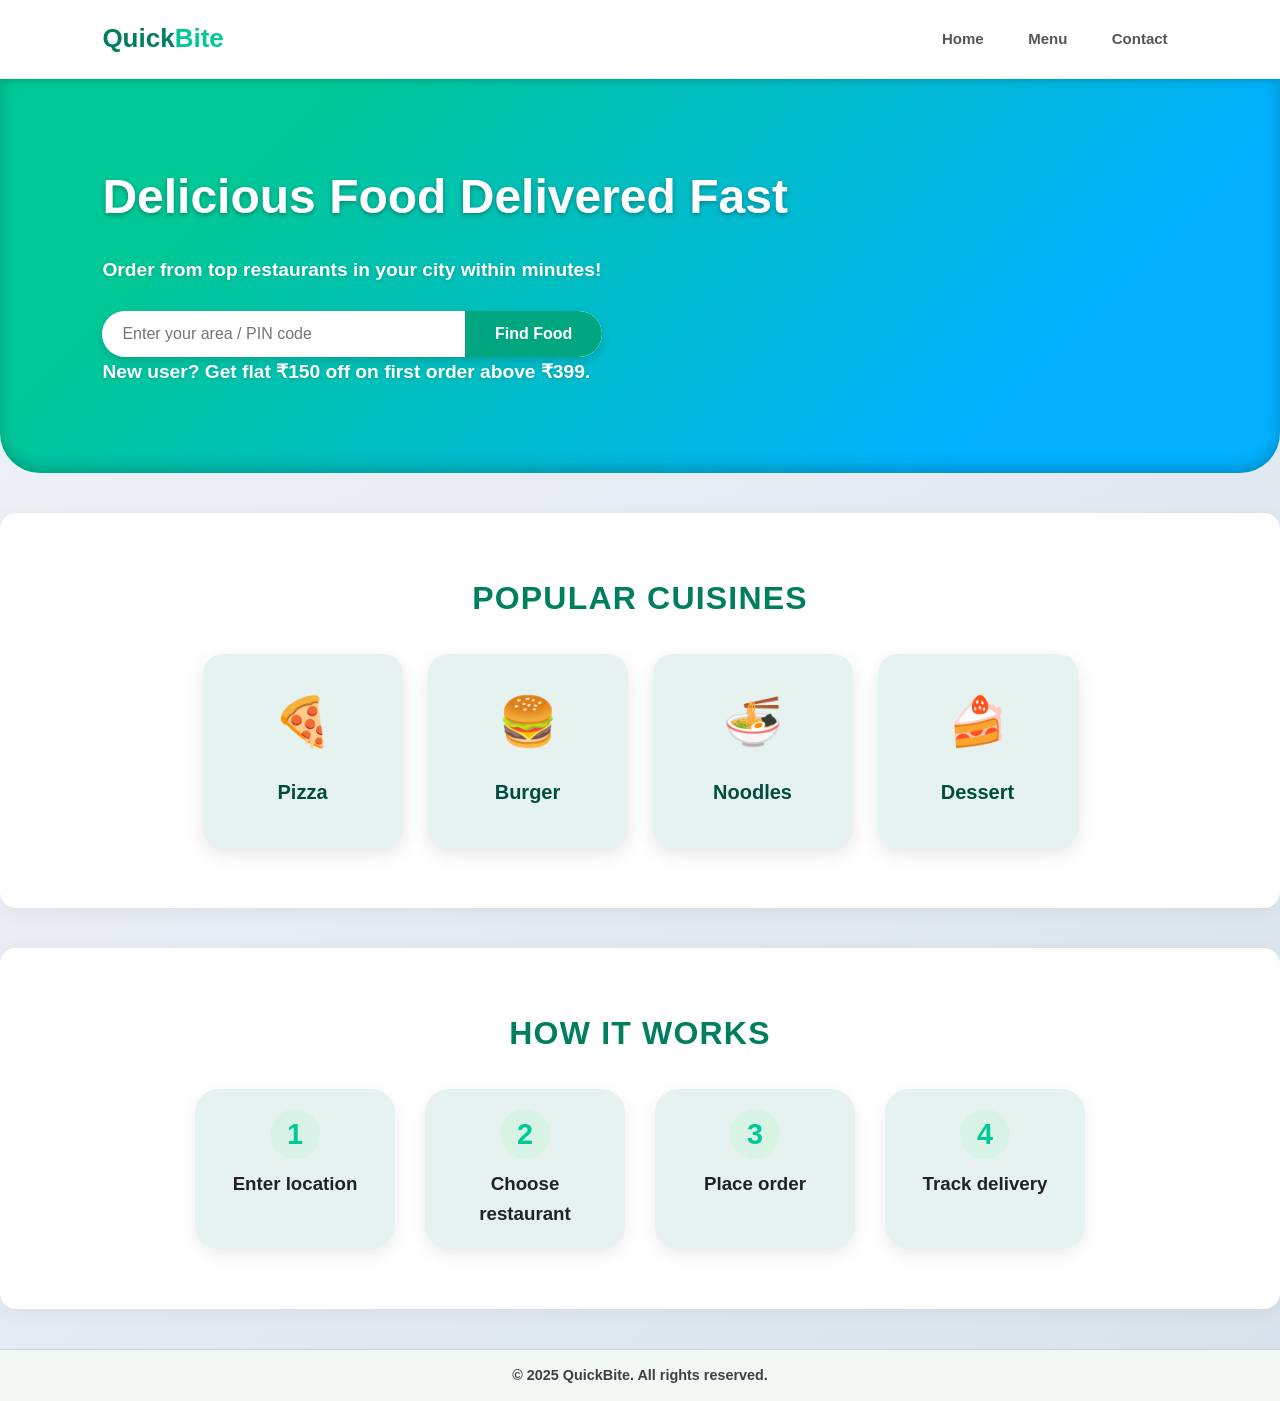
==== index.html @ 05f3c60d "first" ====
<!DOCTYPE html>
<html lang="en">
<head>
  <meta charset="UTF-8">
  <meta name="viewport" content="width=device-width, initial-scale=1.0">
  <title>QuickBite - Food Delivery</title>
  <link rel="stylesheet" href="style.css">
</head>
<body>
  <header class="header">
    <div class="logo">Quick<span>Bite</span></div>
    <nav class="nav">
      <a href="index.html">Home</a>
      <a href="menu.html">Menu</a>
      <a href="contact.html">Contact</a>
    </nav>
  </header>

  <section class="hero">
    <div>
      <h1>Delicious Food Delivered Fast</h1>
      <p>Order from top restaurants in your city within minutes!</p>
      <form class="search-bar">
        <input type="text" placeholder="Enter your area / PIN code">
        <button type="submit">Find Food</button>
      </form>
      <p class="small-note">New user? Get flat ₹150 off on first order above ₹399.</p>
    </div>
  </section>

  <section class="section">
    <h2 class="section-title">Popular Cuisines</h2>
    <div class="card-row">
      <div class="card"><div class="card-icon">🍕</div><h3>Pizza</h3></div>
      <div class="card"><div class="card-icon">🍔</div><h3>Burger</h3></div>
      <div class="card"><div class="card-icon">🍜</div><h3>Noodles</h3></div>
      <div class="card"><div class="card-icon">🍰</div><h3>Dessert</h3></div>
    </div>
  </section>

  <section class="section light">
    <h2 class="section-title">How It Works</h2>
    <div class="steps">
      <div class="step"><div class="step-number">1</div><h3>Enter location</h3></div>
      <div class="step"><div class="step-number">2</div><h3>Choose restaurant</h3></div>
      <div class="step"><div class="step-number">3</div><h3>Place order</h3></div>
      <div class="step"><div class="step-number">4</div><h3>Track delivery</h3></div>
    </div>
  </section>

  <footer class="footer">
    <p>© 2025 QuickBite. All rights reserved.</p>
  </footer>
</body>
</html>
---- style.css ----
/* Resetting default margin, padding, box model */
* {
  margin: 0;
  padding: 0;
  box-sizing: border-box;
}

/* Basic body style */
body {
  font-family: Arial, Helvetica, sans-serif;
  background-color: #f7f7fb;
  color: #222;
}

/* Header styles */
.header {
  display: flex;
  justify-content: space-between;
  align-items: center;
  padding: 14px 8%;
  background-color: #fff;
  border-bottom: 1px solid #eee;
  position: sticky;
  top: 0;
  z-index: 10;
}
.logo {
  font-size: 24px;
  font-weight: bold;
}
.logo span {
  color: #00c896;
}
.nav a {
  margin-left: 18px;
  text-decoration: none;
  color: #555;
  font-size: 14px;
}
.nav a:hover {
  color: #00c896;
}

/* Section styles */
.section {
  padding: 40px 8%;
  background-color: #f7f7fb;
  text-align: center;
}
.section-title {
  font-size: 22px;
  margin-bottom: 24px;
}
footer {
  padding: 14px 8%;
  text-align: center;
  font-size: 13px;
  color: #777;
  background-color: #fff;
  border-top: 1px solid #eee;
}

/* Button style */
.btn {
  padding: 10px 20px;
  border: none;
  border-radius: 4px;
  background-color: #00c896;
  color: #fff;
  cursor: pointer;
  font-size: 14px;
  margin-top: 10px;
}
.btn:hover {
  background-color: #009982;
}

/* Responsive adjustments for smaller screens */
@media (max-width: 700px) {
  .header {
    flex-direction: column;
    align-items: flex-start;
  }
  .nav {
    margin-top: 8px;
  }
  .nav a {
    margin: 0 10px;
  }
}
/* Smooth transitions on links and buttons */
a, .btn {
  transition: color 0.3s ease, background-color 0.3s ease, transform 0.3s ease;
}

/* Nav link hover underline and color change */
.nav a:hover {
  color: #00b075;
  text-decoration: underline;
  transform: translateY(-2px);
}

/* Button hover glow and scale */
.btn:hover {
  background-color: #009968;
  box-shadow: 0 0 10px #00c896aa;
  transform: scale(1.05);
}

/* Search input focus glow */
.search-bar input:focus {
  outline: none;
  box-shadow: 0 0 5px #00c896cc;
  border-color: #00c896;
}

/* Card hover lift and shadow */
.card:hover {
  box-shadow: 0 8px 16px rgba(0, 200, 150, 0.3);
  transform: translateY(-8px);
  cursor: pointer;
}

/* Header logo hover color pulse */
.logo:hover {
  color: #00c896;
  transition: color 0.5s ease-in-out;
}

/* Small pulse animation for buttons */
@keyframes pulse {
  0%, 100% { transform: scale(1); }
  50% { transform: scale(1.05); }
}
.btn.pulse {
  animation: pulse 2s infinite;
}

/* Step number hover expand */
.step-number:hover {
  background-color: #00b075;
  color: #fff;
  transform: scale(1.2);
  transition: all 0.3s ease;
}

/* Footer link hover effect */
.footer a:hover {
  color: #00c896;
  text-decoration: none;
}

/* Responsive: enhance tap targets on mobile */
@media (max-width: 700px) {
  .nav a {
    padding: 10px 8px;
    font-size: 16px;
  }
  .btn {
    font-size: 16px;
    padding: 12px 20px;
  }
}
/* Reset */
* {
  margin: 0;
  padding: 0;
  box-sizing: border-box;
}

/* Body */
body {
  font-family: 'Segoe UI', Tahoma, Geneva, Verdana, sans-serif;
  background: linear-gradient(135deg, #f0f4f8, #d9e2ec); /* Soft gradient background */
  color: #222;
  line-height: 1.6;
  min-height: 100vh;
}

/* Header */
.header {
  display: flex;
  justify-content: space-between;
  align-items: center;
  padding: 18px 8%;
  background-color: #fff;
  box-shadow: 0 2px 6px rgba(0,0,0,0.1);
  position: sticky;
  top: 0;
  z-index: 1000;
  transition: background-color 0.3s ease;
}

.header:hover {
  background-color: #e1f7e7; /* subtle highlight on hover */
}

.logo {
  font-size: 26px;
  font-weight: 700;
  color: #007f5f;
  cursor: pointer;
  transition: color 0.3s ease;
}

.logo:hover {
  color: #005a3c;
}

.nav a {
  margin-left: 20px;
  text-decoration: none;
  color: #555;
  font-weight: 600;
  font-size: 15px;
  padding: 6px 10px;
  border-radius: 6px;
  transition: background-color 0.3s ease, color 0.3s ease;
}

.nav a:hover {
  background-color: #00c896;
  color: white;
  transform: scale(1.1);
}

/* Hero Section */
.hero {
  padding: 80px 8% 60px;
  background: linear-gradient(135deg, #00c896 20%, #02b0ff 80%);
  color: #fff;
  text-align: left;
  border-radius: 0 0 40px 40px;
  box-shadow: inset 0 -5px 15px rgba(0,0,0,0.2);
}

.hero h1 {
  font-size: 3rem;
  margin-bottom: 20px;
  font-weight: 900;
  text-shadow: 0 2px 5px rgba(0,0,0,0.3);
}

.hero p {
  font-size: 1.2rem;
  margin-bottom: 25px;
  max-width: 500px;
  font-weight: 600;
  text-shadow: 0 1px 4px rgba(0,0,0,0.15);
}

/* Search bar */
.search-bar {
  display: flex;
  max-width: 500px;
  background: rgba(255, 255, 255, 0.8);
  border-radius: 40px;
  overflow: hidden;
  box-shadow: 0 4px 10px rgba(0,0,0,0.15);
}

.search-bar input {
  flex: 1;
  padding: 14px 20px;
  border: none;
  font-size: 1rem;
  border-radius: 40px 0 0 40px;
  color: #333;
  transition: box-shadow 0.3s ease;
}

.search-bar input:focus {
  outline: none;
  box-shadow: 0 0 8px #00c896;
}

.search-bar button {
  background-color: #00a67f;
  padding: 14px 30px;
  border: none;
  color: #fff;
  font-weight: 700;
  font-size: 1rem;
  cursor: pointer;
  border-radius: 0 40px 40px 0;
  transition: background-color 0.3s ease;
}

.search-bar button:hover {
  background-color: #008a65;
  transform: scale(1.05);
}

/* Section Titles */
.section-title {
  font-size: 2rem;
  margin-bottom: 30px;
  font-weight: 700;
  text-align: center;
  color: #007f5f;
  letter-spacing: 1.2px;
  text-transform: uppercase;
}

/* Sections */
.section {
  padding: 60px 8%;
  margin: 40px 0;
  background-color: #fff;
  border-radius: 16px;
  box-shadow: 0 4px 20px rgba(0,0,0,0.05);
}

/* Card row */
.card-row {
  display: flex;
  flex-wrap: wrap;
  justify-content: center;
  gap: 25px;
}

/* Card */
.card {
  background: #e6f2ef;
  border-radius: 20px;
  width: 200px;
  padding: 30px 20px;
  text-align: center;
  box-shadow: 0 6px 18px rgba(0,0,0,0.1);
  cursor: pointer;
  transition: transform 0.3s ease, box-shadow 0.3s ease;
}

.card:hover {
  transform: translateY(-15px);
  box-shadow: 0 12px 24px rgba(0,0,0,0.18);
}

.card-icon {
  font-size: 3rem;
  margin-bottom: 15px;
  color: #007f5f;
  transition: color 0.3s ease;
}

.card:hover .card-icon {
  color: #00c896;
}

.card h3 {
  font-size: 1.25rem;
  margin-bottom: 10px;
  font-weight: 700;
  color: #004d3a;
}

/* Button styles */
.btn {
  background-color: #00c896;
  border: none;
  color: white;
  font-size: 1rem;
  padding: 12px 30px;
  border-radius: 30px;
  cursor: pointer;
  font-weight: 700;
  box-shadow: 0 4px 14px rgba(0,200,150,0.5);
  transition: background-color 0.3s ease, transform 0.3s ease;
}

.btn:hover {
  background-color: #029e73;
  transform: scale(1.08);
}

/* Steps */
.steps {
  display: flex;
  justify-content: center;
  gap: 30px;
  flex-wrap: wrap;
}

.step {
  background-color: #e6f2ef;
  border-radius: 24px;
  padding: 20px 30px;
  width: 200px;
  text-align: center;
  box-shadow: 0 6px 16px rgba(0,0,0,0.08);
  transition: transform 0.3s ease, box-shadow 0.3s ease;
  cursor: default;
}

.step:hover {
  transform: translateY(-10px);
  box-shadow: 0 12px 30px rgba(0,0,0,0.14);
}

.step-number {
  font-size: 1.8rem;
  font-weight: 900;
  color: #00c896;
  background-color: #d8f3e6;
  display: inline-flex;
  justify-content: center;
  align-items: center;
  width: 50px;
  height: 50px;
  border-radius: 50%;
  margin-bottom: 10px;
  user-select: none;
  transition: background-color 0.3s ease, color 0.3s ease;
}

.step:hover .step-number {
  background-color: #00a47a;
  color: #f0f7f4;
}

/* Contact box */
.contact-box {
  max-width: 480px;
  margin: 0 auto;
  background: #dff8e1;
  padding: 28px 30px;
  border-radius: 14px;
  box-shadow: 0 4px 20px rgba(0,0,0,0.07);
  color: #004d3a;
  font-weight: 600;
  font-size: 1.1rem;
  line-height: 1.8;
  text-align: center;
}

/* Footer */
.footer {
  background-color: #f1f7f3;
  color: #404040;
  font-weight: 600;
  font-size: 0.9rem;
  text-align: center;
  padding: 14px 8%;
  border-top: 1px solid #d1d1d1;
}

/* Responsive adjustments */
@media (max-width: 768px) {
  .header {
    flex-direction: column;
    align-items: flex-start;
  }
  .nav a {
    margin-left: 0;
    margin-right: 18px;
    padding: 8px 6px;
  }
  .hero h1 {
    font-size: 2.2rem;
  }
  .card-row {
    flex-direction: column;
    align-items: center;
  }
  .card, .step {
    width: 90%;
  }
  .search-bar {
    flex-direction: column;
  }
  .search-bar input, .search-bar button {
    width: 100%;
    border-radius: 8px;
  }
  .search-bar button {
    margin-top: 10px;
  }
}
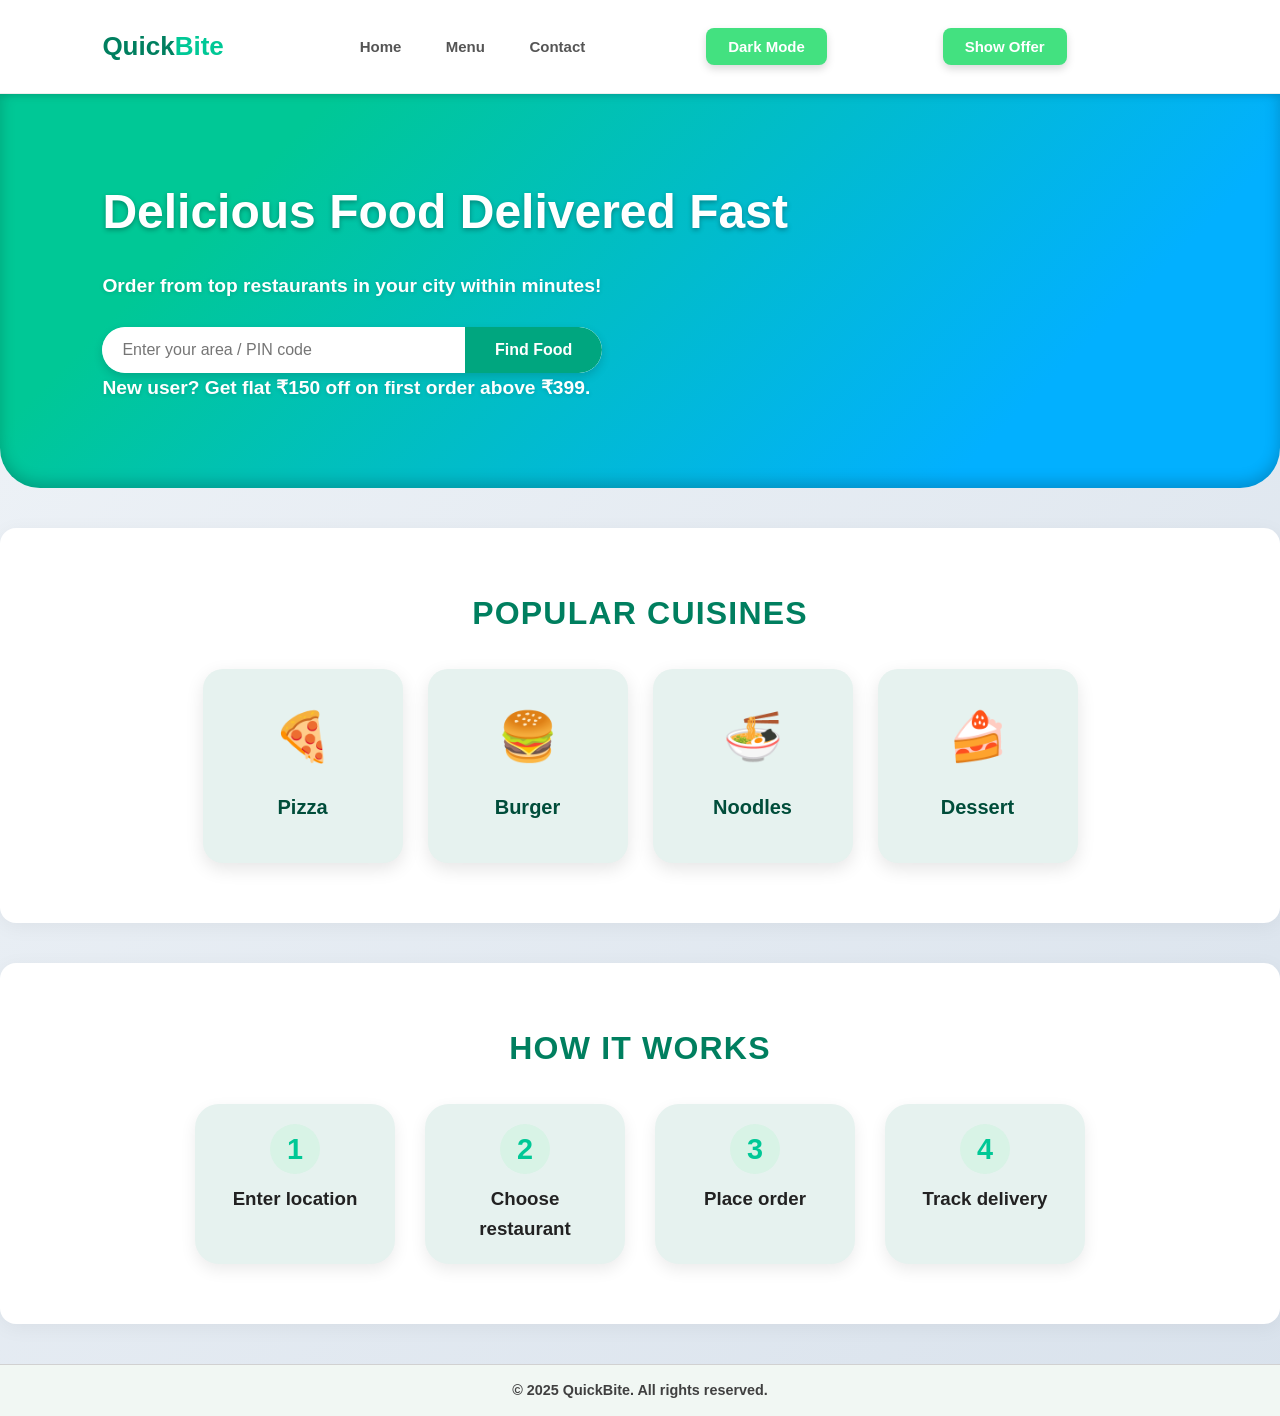
==== commit 3b32925a: "Add files via upload" ====
--- a/index.html
+++ b/index.html
@@ -14,6 +14,16 @@
       <a href="menu.html">Menu</a>
       <a href="contact.html">Contact</a>
     </nav>
+    <button id="darkBtn">Dark Mode</button>
+    <button id="promoBtn">Show Offer</button>
+
+    <p id="promoText" style="display:none; font-weight:bold; color:red;">
+      🎉 Special Offer: Flat ₹200 off today!
+    <button id="msgBtn">Show Offer</button>
+    <p id="offerText" style="display:none;">🎉 You unlocked a 20% OFF coupon!</p>
+
+    </p>
+
   </header>
 
   <section class="hero">
@@ -51,5 +61,6 @@
   <footer class="footer">
     <p>© 2025 QuickBite. All rights reserved.</p>
   </footer>
+  <script src="script.js"></script>
 </body>
 </html>
--- a/style.css
+++ b/style.css
@@ -11,7 +11,6 @@
   background-color: #f7f7fb;
   color: #222;
 }
-
 /* Header styles */
 .header {
   display: flex;
@@ -311,7 +310,7 @@
   box-shadow: 0 4px 20px rgba(0,0,0,0.05);
 }
 
-/* Card row */
+
 .card-row {
   display: flex;
   flex-wrap: wrap;
@@ -319,7 +318,7 @@
   gap: 25px;
 }
 
-/* Card */
+
 .card {
   background: #e6f2ef;
   border-radius: 20px;
@@ -354,7 +353,7 @@
   color: #004d3a;
 }
 
-/* Button styles */
+
 .btn {
   background-color: #00c896;
   border: none;
@@ -418,7 +417,7 @@
   color: #f0f7f4;
 }
 
-/* Contact box */
+
 .contact-box {
   max-width: 480px;
   margin: 0 auto;
@@ -433,7 +432,7 @@
   text-align: center;
 }
 
-/* Footer */
+
 .footer {
   background-color: #f1f7f3;
   color: #404040;
@@ -444,7 +443,7 @@
   border-top: 1px solid #d1d1d1;
 }
 
-/* Responsive adjustments */
+
 @media (max-width: 768px) {
   .header {
     flex-direction: column;
@@ -476,3 +475,38 @@
     margin-top: 10px;
   }
 }
+
+#darkBtn, #promoBtn {
+  padding: 10px 22px;
+  margin: 10px 5px;
+  font-size: 15px;
+  font-weight: 600;
+
+  background:rgb(67, 225, 128);
+  color: white;
+  border: none;
+  border-radius: 8px;
+
+  cursor: pointer;
+  transition: 0.25s ease;
+  box-shadow: 0 4px 8px rgba(0,0,0,0.15);
+}
+
+
+#darkBtn:hover, #promoBtn:hover {
+  background: cyan;
+  transform: translateY(-2px);
+  box-shadow: 0 6px 12px rgba(0,0,0,0.2);
+}
+
+#darkBtn:active, #promoBtn:active {
+  transform: translateY(0px);
+  box-shadow: 0 3px 6px rgba(0,0,0,0.15);
+}
+#darkBtn, #promoBtn {
+  display: inline-block;
+}
+#offerText{
+  font-weight: bold;
+  color: red;
+}
